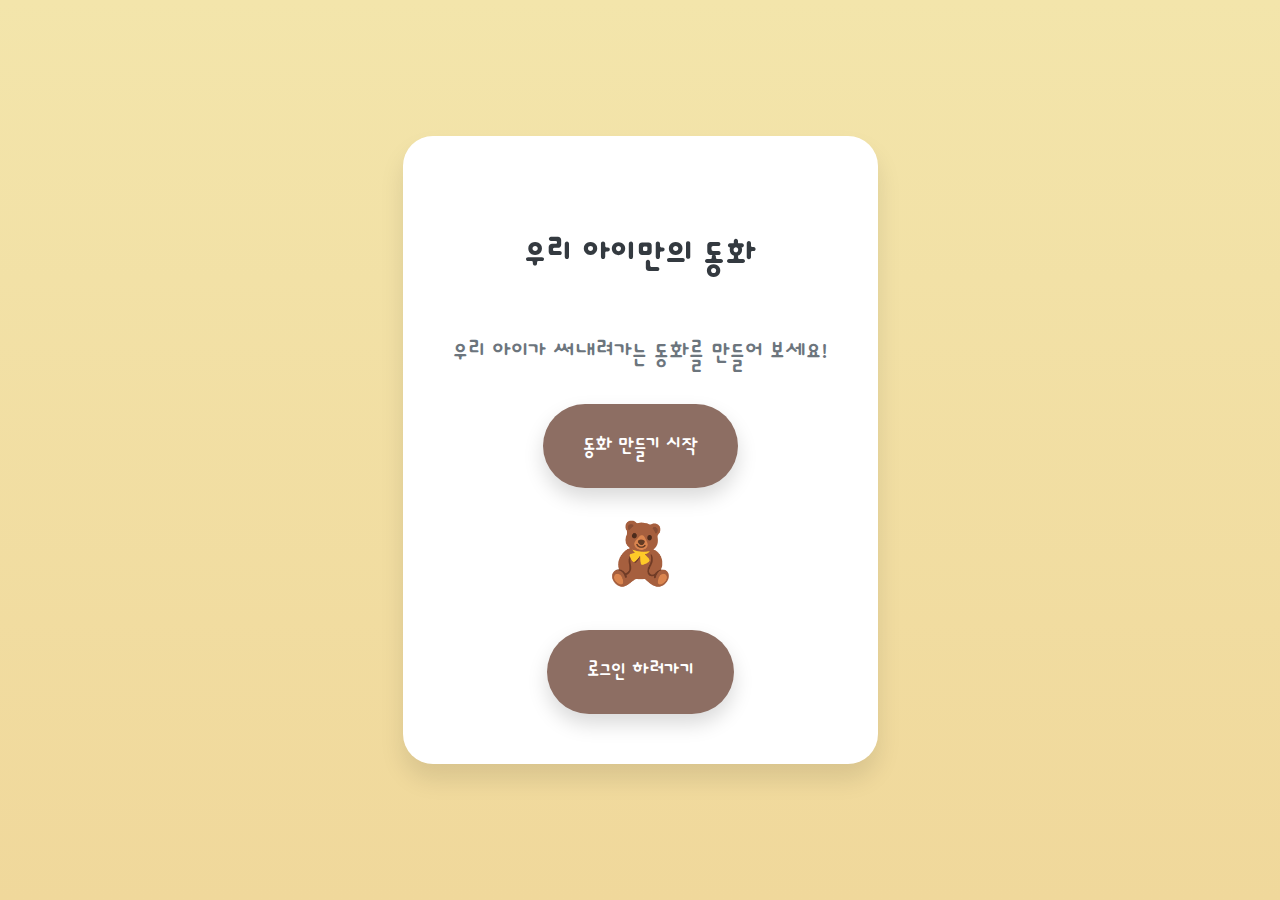
==== templates/index.html @ cbe90e93 "FIRST-COMMIT" ====
<!DOCTYPE html>
<html lang="ko">
<head>
    <meta charset="UTF-8">
    <meta name="viewport" content="width=device-width, initial-scale=1.0">
    <title>나만의 동화책</title>
    <link rel="preconnect" href="https://fonts.googleapis.com">
    <link rel="preconnect" href="https://fonts.gstatic.com" crossorigin>
    <link href="https://fonts.googleapis.com/css2?family=Dongle:wght@300;400;700&family=Nanum+Pen+Script&display=swap" rel="stylesheet">
    <link rel="stylesheet" href="../static/css/index.css">
</head>
<body>
    <div class="container">
        <div class="card">
            <h1>우리 아이만의 동화</h1>
            <p>우리 아이가 써내려가는 동화를 만들어 보세요!</p>
            <button onclick="location.href='/upload/info'">동화 만들기 시작</button>
            <div class="icon">🧸</div>
            <button class="login-button" onclick="location.href='/auth/google-login'">로그인 하러가기</button>
        </div>
    </div>
</body>
</html>
---- static/css/index.css ----
body {
    margin: 0;
    padding: 0;
    font-family: "Dongle", sans-serif;
    background: linear-gradient(to bottom, #f3e5ab, #f0d89b);
    display: flex;
    justify-content: center;
    align-items: center;
    height: 100vh;
}

.container {
    display: flex;
    justify-content: center;
    align-items: center;
    width: 100%;
    height: 100%;
}

.card {
    background-color: #ffffff;
    border-radius: 30px;
    padding: 50px;
    box-shadow: 0px 15px 25px rgba(0, 0, 0, 0.1);
    text-align: center;
    max-width: 600px;
    margin: 0 20px;
    transition: transform 0.3s ease-in-out;
}

.card:hover {
    transform: translateY(-10px);
}

.card h1 {
    font-size: 50px;
    color: #343a40;
    margin-bottom: 15px;
}

.card p {
    font-size: 35px;
    color: #6c757d;
    margin-bottom: 25px;
}

.card button {
    font-family: "Dongle", sans-serif;
    font-size: 30px;
    color: #ffffff;
    background-color: #8d6e63;
    border: none;
    padding: 20px 40px;
    border-radius: 50px;
    cursor: pointer;
    box-shadow: 0px 10px 20px rgba(0, 0, 0, 0.15);
}

.card button:hover {
    background-color: #6d4c41;
}

.card .icon {
    font-size: 60px;
    margin-top: 30px;
    color: #5a6268;
}

.login-button {
    font-family: "Dongle", sans-serif;
    font-size: 28px;
    color: #ffffff;
    background-color: #5c7a8a;
    border: none;
    padding: 18px 38px;
    border-radius: 50px;
    cursor: pointer;
    box-shadow: 0px 10px 20px rgba(0, 0, 0, 0.15);
    margin-top: 20px;
}

.login-button:hover {
    background-color: #476073;
}
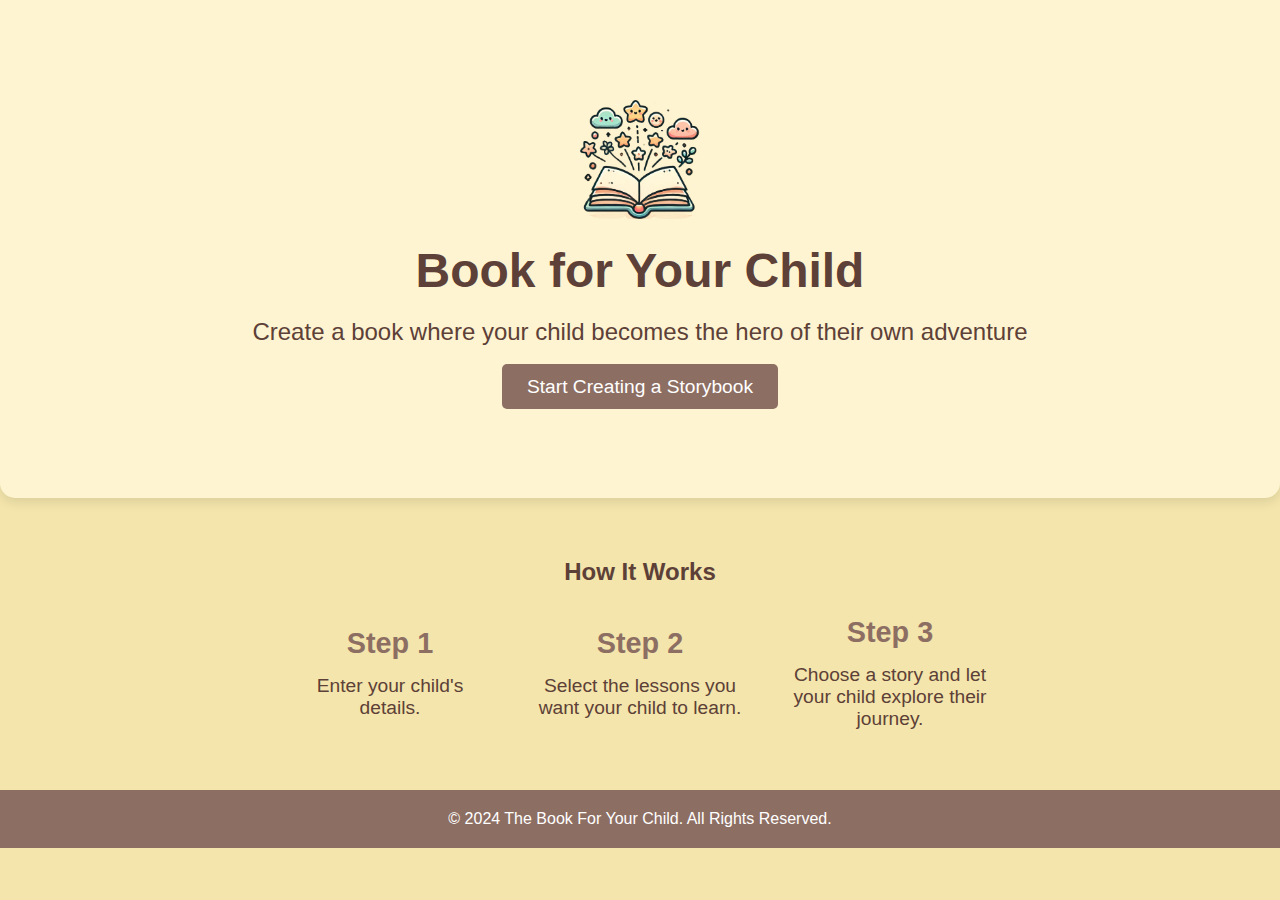
==== commit 51e759b6: "STYLE(restyling) : Restyled Main index page" ====
--- a/templates/index.html
+++ b/templates/index.html
@@ -1,23 +1,45 @@
 <!DOCTYPE html>
-<html lang="ko">
+<html lang="en">
 <head>
     <meta charset="UTF-8">
     <meta name="viewport" content="width=device-width, initial-scale=1.0">
-    <title>나만의 동화책</title>
-    <link rel="preconnect" href="https://fonts.googleapis.com">
-    <link rel="preconnect" href="https://fonts.gstatic.com" crossorigin>
-    <link href="https://fonts.googleapis.com/css2?family=Dongle:wght@300;400;700&family=Nanum+Pen+Script&display=swap" rel="stylesheet">
+    <title>Warm Storybook - The Book For Your Child</title>
     <link rel="stylesheet" href="../static/css/index.css">
 </head>
 <body>
-    <div class="container">
-        <div class="card">
-            <h1>우리 아이만의 동화</h1>
-            <p>우리 아이가 써내려가는 동화를 만들어 보세요!</p>
-            <button onclick="location.href='/upload/info'">동화 만들기 시작</button>
-            <div class="icon">🧸</div>
-            <button class="login-button" onclick="location.href='/auth/google-login'">로그인 하러가기</button>
+    <!-- Header Section with Logo -->
+    <header class="hero">
+        <div class="hero-content">
+            <img src="../static/images/logo.png" alt="Storybook Logo" class="logo">
+            <h1>Book for Your Child</h1>
+            <p>Create a book where your child becomes the hero of their own adventure</p>
+            <a href="/create-storybook" class="btn create-btn">Start Creating a Storybook</a>
         </div>
-    </div>
+    </header>
+
+    <!-- How It Works Section -->
+    <section id="how-it-works" class="section">
+        <h2>How It Works</h2>
+        <div class="steps">
+            <div class="step">
+                <h3>Step 1</h3>
+                <p>Enter your child's details.</p>
+            </div>
+            <div class="step">
+                <h3>Step 2</h3>
+                <p>Select the lessons you want your child to learn.</p>
+            </div>
+            <div class="step">
+                <h3>Step 3</h3>
+                <p>Choose a story and let your child explore their journey.</p>
+            </div>
+        </div>
+    </section>
+
+    <!-- Footer Section -->
+    <footer class="footer">
+        <p>&copy; 2024 The Book For Your Child. All Rights Reserved.</p>
+    </footer>
+
 </body>
 </html>
--- a/static/css/index.css
+++ b/static/css/index.css
@@ -1,84 +1,125 @@
-body {
+* {
     margin: 0;
     padding: 0;
-    font-family: "Dongle", sans-serif;
-    background: linear-gradient(to bottom, #f3e5ab, #f0d89b);
+    box-sizing: border-box;
+    font-family: 'Arial', sans-serif;
+}
+
+body {
+    background-color: #f3e5ab; /* 따뜻한 베이지 색상 */
+    color: #5d4037; /* 진한 브라운 텍스트 */
+    overflow-y: scroll;
+}
+
+/* Custom Scrollbar Styling */
+::-webkit-scrollbar {
+    width: 10px;
+}
+
+::-webkit-scrollbar-track {
+    background-color: #e0c4a8; /* 스크롤 트랙 배경 색상 */
+}
+
+::-webkit-scrollbar-thumb {
+    background-color: #5d4037;
+}
+
+/* Hero Section with Logo */
+.hero {
+    background-color: #fef4d1; /* 연한 베이지 배경 */
+    text-align: center;
+    padding: 100px 20px;
+    color: #5d4037;
+    border-bottom-left-radius: 15px;
+    border-bottom-right-radius: 15px;
+    box-shadow: 0px 4px 12px rgba(0, 0, 0, 0.1);
+}
+
+.hero .logo {
+    width: 120px;
+    height: auto;
+    margin-bottom: 20px;
+}
+
+.hero h1 {
+    font-size: 3rem;
+    margin-bottom: 20px;
+}
+
+.hero p {
+    font-size: 1.5rem;
+    margin-bottom: 30px;
+}
+
+/* Button */
+.create-btn {
+    background-color: #8d6e63;
+    color: white;
+    padding: 12px 25px;
+    font-size: 1.2rem;
+    border: none;
+    border-radius: 5px;
+    text-decoration: none;
+    cursor: pointer;
+    transition: background-color 0.3s ease;
+}
+
+.create-btn:hover {
+    background-color: #5d4037;
+}
+
+/* Section Styling */
+.section {
+    padding: 60px 20px;
+    text-align: center;
+}
+
+#how-it-works .steps {
     display: flex;
     justify-content: center;
     align-items: center;
-    height: 100vh;
+    margin-top: 30px;
+    max-width: 1000px;
+    margin-left: auto;
+    margin-right: auto;
 }
 
-.container {
-    display: flex;
-    justify-content: center;
-    align-items: center;
-    width: 100%;
-    height: 100%;
+#how-it-works .step {
+    flex: 1; /* 각 step이 동일한 비율로 영역을 차지하도록 설정 */
+    text-align: center;
+    padding: 0 20px; /* 좌우 여백 추가 */
+    max-width: 250px;
 }
 
-.card {
-    background-color: #ffffff;
-    border-radius: 30px;
-    padding: 50px;
-    box-shadow: 0px 15px 25px rgba(0, 0, 0, 0.1);
-    text-align: center;
-    max-width: 600px;
-    margin: 0 20px;
-    transition: transform 0.3s ease-in-out;
-}
-
-.card:hover {
-    transform: translateY(-10px);
-}
-
-.card h1 {
-    font-size: 50px;
-    color: #343a40;
+.step h3 {
+    font-size: 1.8rem;
+    color: #8d6e63;
     margin-bottom: 15px;
 }
 
-.card p {
-    font-size: 35px;
-    color: #6c757d;
-    margin-bottom: 25px;
+.step p {
+    font-size: 1.2rem;
+    color: #5d4037;
 }
 
-.card button {
-    font-family: "Dongle", sans-serif;
-    font-size: 30px;
-    color: #ffffff;
+
+/* Footer Styling */
+.footer {
     background-color: #8d6e63;
-    border: none;
-    padding: 20px 40px;
-    border-radius: 50px;
-    cursor: pointer;
-    box-shadow: 0px 10px 20px rgba(0, 0, 0, 0.15);
+    color: white;
+    text-align: center;
+    padding: 20px 0;
+    margin-top: auto; /* Ensure footer sticks to the bottom */
+    width: 100%;
 }
 
-.card button:hover {
-    background-color: #6d4c41;
+.footer a {
+    color: white;
+    margin: 0 10px;
+    text-decoration: none;
+    font-size: 0.9rem;
 }
 
-.card .icon {
-    font-size: 60px;
-    margin-top: 30px;
-    color: #5a6268;
+.footer a:hover {
+    text-decoration: underline;
 }
-
-.login-button {
-    font-family: "Dongle", sans-serif;
-    font-size: 28px;
-    color: #ffffff;
-    background-color: #5c7a8a;
-    border: none;
-    padding: 18px 38px;
-    border-radius: 50px;
-    cursor: pointer;
-    box-shadow: 0px 10px 20px rgba(0, 0, 0, 0.15);
-    margin-top: 20px;
-}
-
-.login-button:hover {
-    background-color: #476073;
-}
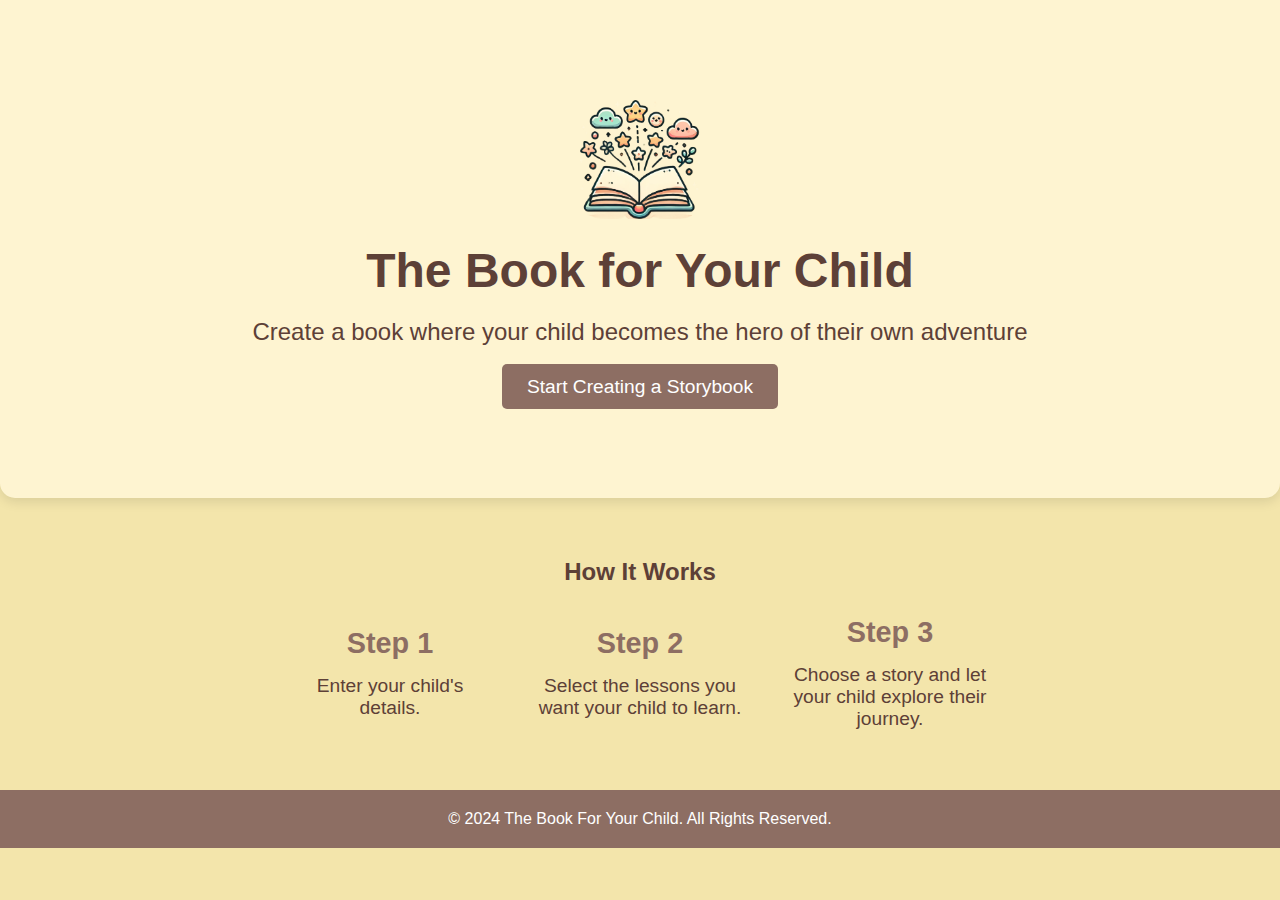
==== commit 33341cdd: "FEAT(login page) : Add login page" ====
--- a/templates/index.html
+++ b/templates/index.html
@@ -11,9 +11,9 @@
     <header class="hero">
         <div class="hero-content">
             <img src="../static/images/logo.png" alt="Storybook Logo" class="logo">
-            <h1>Book for Your Child</h1>
+            <h1>The Book for Your Child</h1>
             <p>Create a book where your child becomes the hero of their own adventure</p>
-            <a href="/create-storybook" class="btn create-btn">Start Creating a Storybook</a>
+            <a href="/login" class="btn create-btn">Start Creating a Storybook</a>
         </div>
     </header>
 
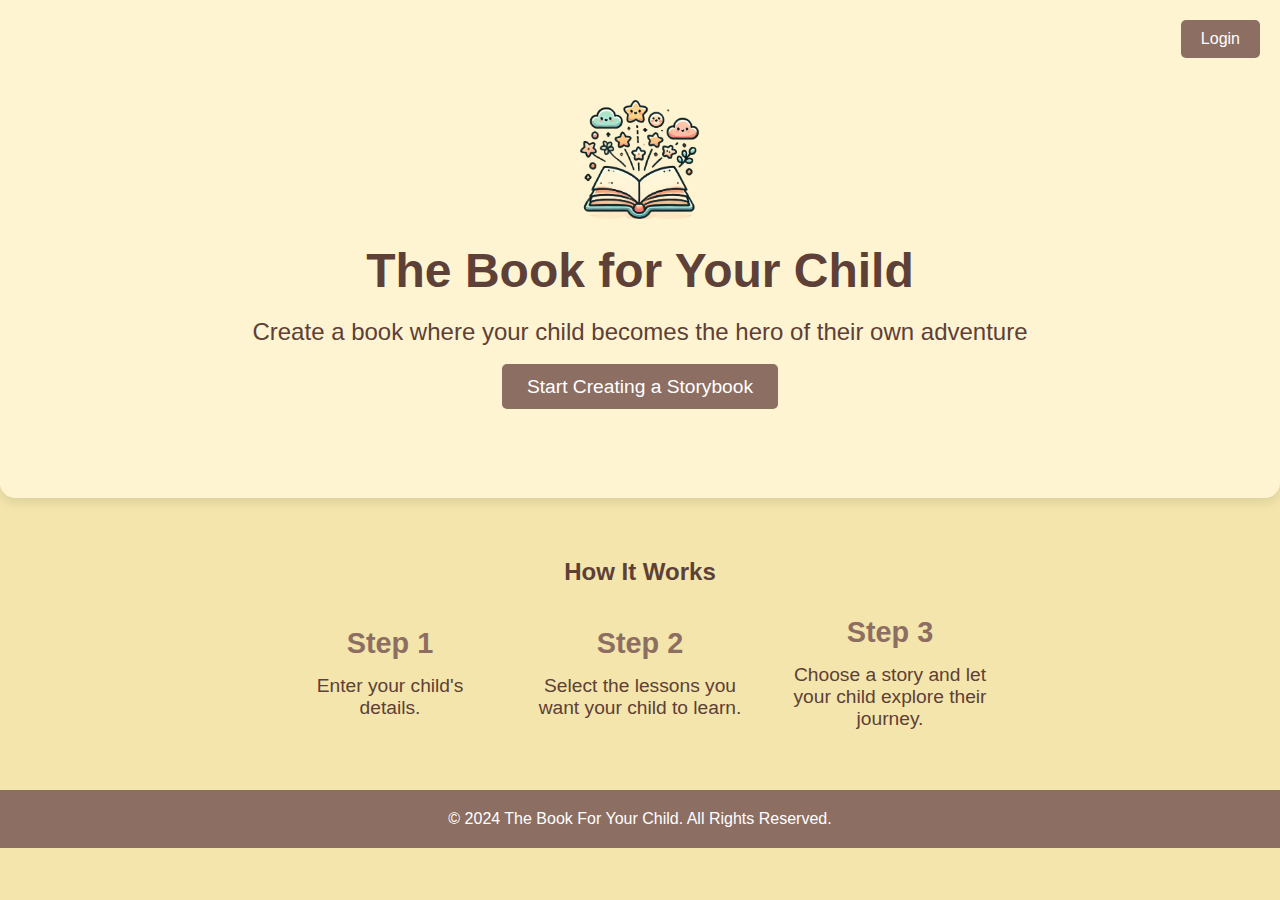
==== commit 3a640bc1: "FEAT(main) : Add Logout Logic in Main Page" ====
--- a/templates/index.html
+++ b/templates/index.html
@@ -3,10 +3,18 @@
 <head>
     <meta charset="UTF-8">
     <meta name="viewport" content="width=device-width, initial-scale=1.0">
-    <title>Warm Storybook - The Book For Your Child</title>
+    <meta name="csrf-token" content="{{ csrf_token() }}">
+    <title>Storybook - The Book For Your Child</title>
     <link rel="stylesheet" href="../static/css/index.css">
 </head>
 <body>
+    <!-- Navigation Buttons in the Top Right Corner -->
+    <div class="top-right-buttons">
+        <a href="/login" id="login-btn" class="login-btn-top-right">Login</a>
+        <a href="/profile" id="profile-btn" class="btn profile-btn" style="display: none;">My Info</a>
+        <a id="logout-btn" class="btn logout-btn" style="display: none;">Logout</a>
+    </div>
+
     <!-- Header Section with Logo -->
     <header class="hero">
         <div class="hero-content">
@@ -41,5 +49,8 @@
         <p>&copy; 2024 The Book For Your Child. All Rights Reserved.</p>
     </footer>
 
+    <!-- JavaScript for fetching login status -->
+    <script src="../static/js/onboarding/login_status.js"></script>
+    <script src="../static/js/onboarding/logout_post.js"></script>
 </body>
 </html>
--- a/static/css/index.css
+++ b/static/css/index.css
@@ -23,6 +23,36 @@
 ::-webkit-scrollbar-thumb {
     background-color: #5d4037;
 }
+
+/* Login, Logout, and Profile Button in the Top Right Corner */
+.top-right-buttons {
+    position: absolute;
+    top: 20px;
+    right: 20px;
+    display: flex;
+    gap: 10px;
+}
+
+.login-btn-top-right,
+.logout-btn,
+.profile-btn {
+    background-color: #8d6e63;
+    color: white;
+    padding: 10px 20px;
+    font-size: 1rem;
+    border: none;
+    border-radius: 5px;
+    text-decoration: none;
+    cursor: pointer;
+    transition: background-color 0.3s ease;
+}
+
+.login-btn-top-right:hover,
+.logout-btn:hover,
+.profile-btn:hover {
+    background-color: #5d4037;
+}
+
 
 /* Hero Section with Logo */
 .hero {
